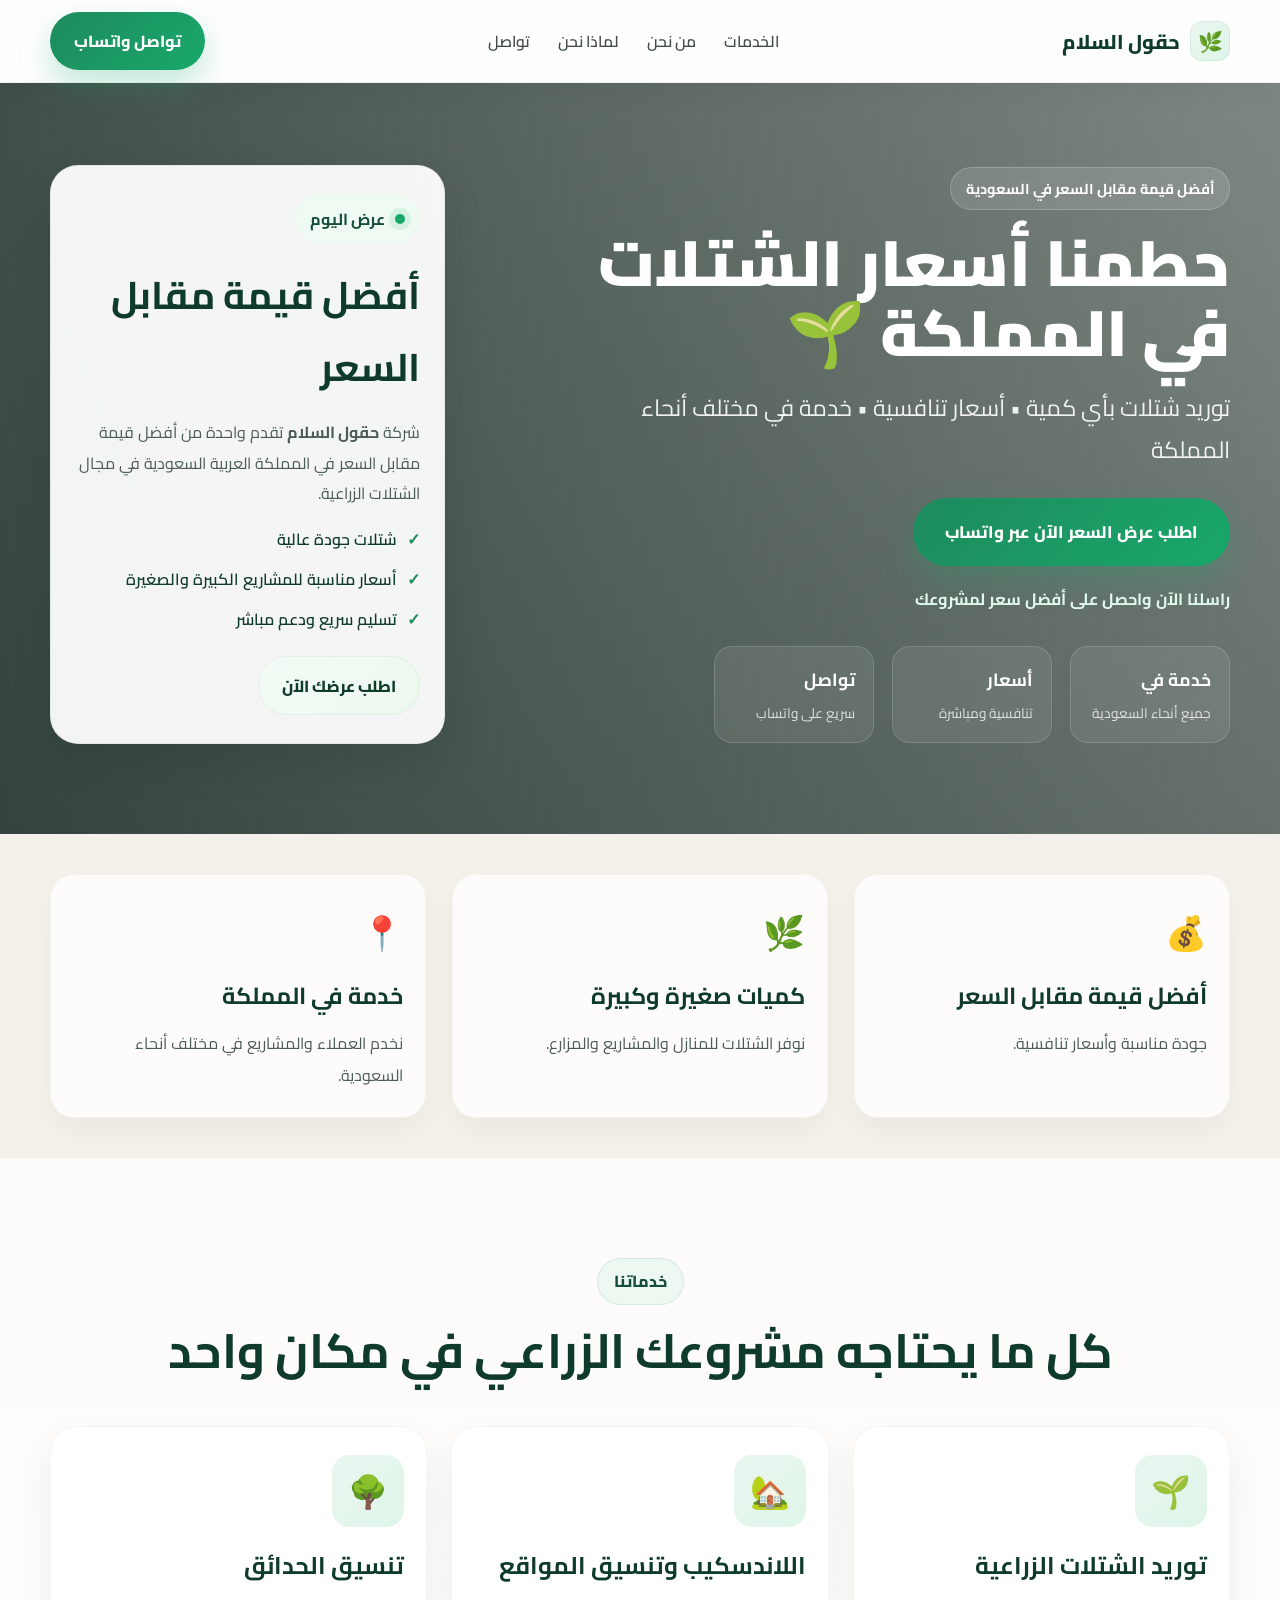
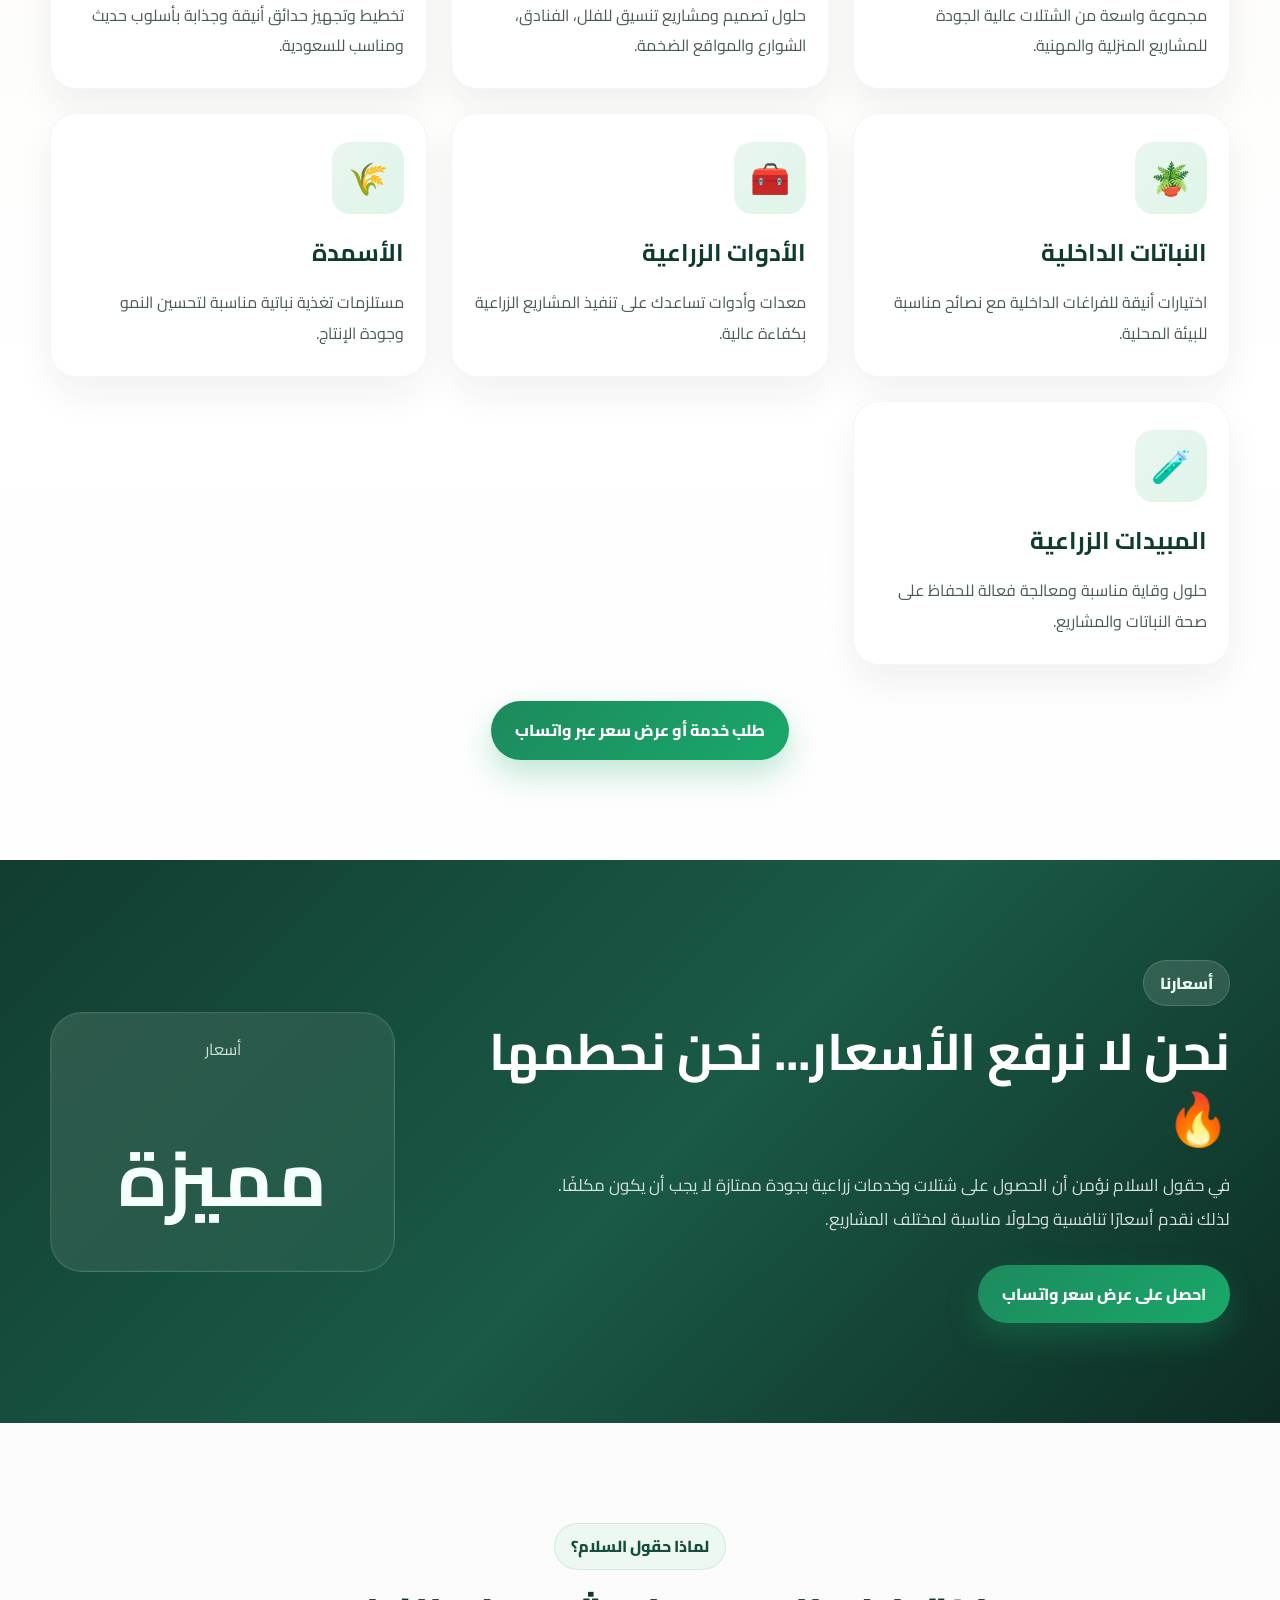
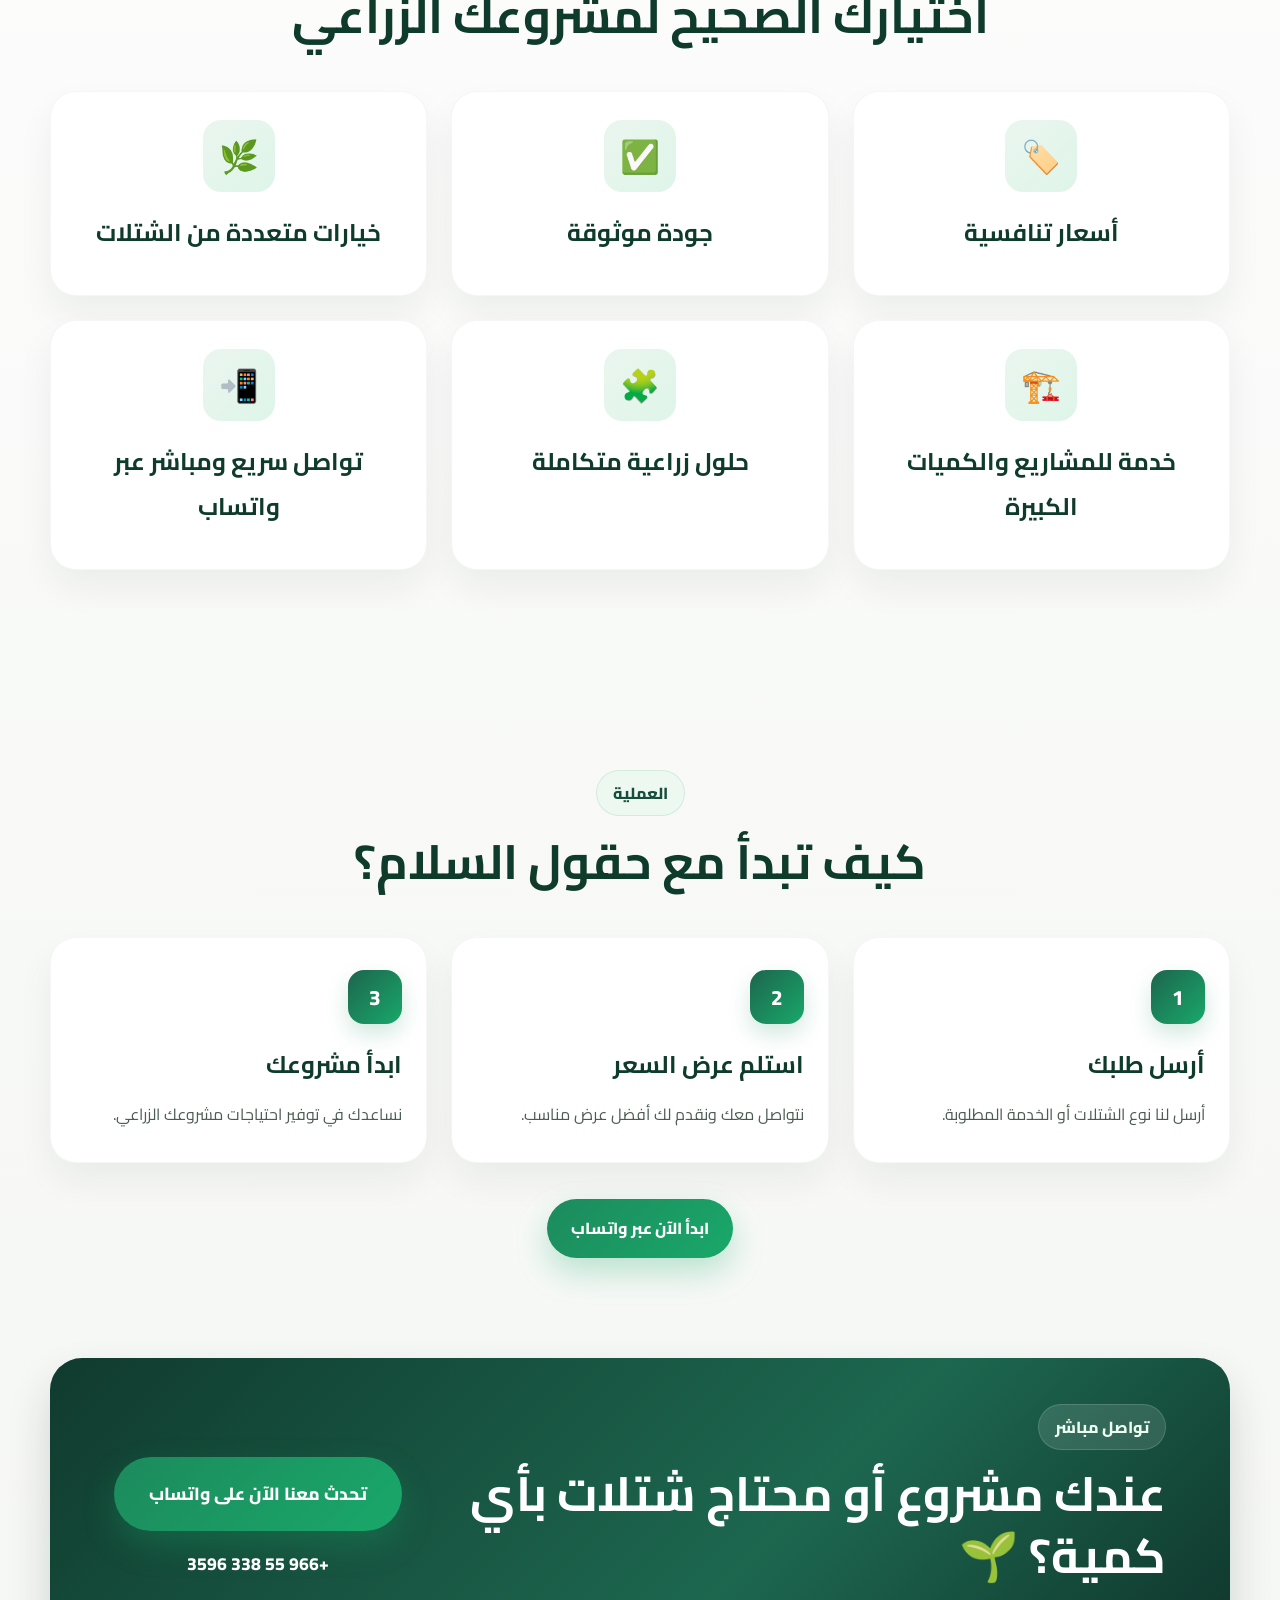
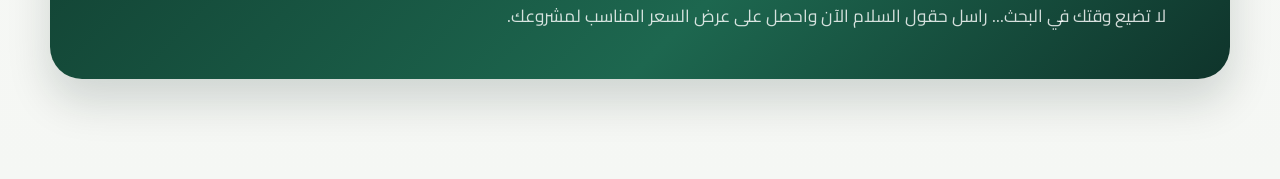
==== index.html @ 98062227 "Create Huqool Alsalam landing page" ====
<!DOCTYPE html>
<html lang="ar" dir="rtl">
  <head>
    <meta charset="UTF-8" />
    <meta http-equiv="X-UA-Compatible" content="IE=edge" />
    <meta name="viewport" content="width=device-width, initial-scale=1.0" />
    <title>حقول السلام | توريد الشتلات والأعمال الزراعية</title>
    <meta
      name="description"
      content="شركة حقول السلام تقدم أفضل قيمة مقابل السعر في توريد الشتلات، اللاندسكيب، الحدائق، الأدوات الزراعية، الأسمدة، المبيدات الزراعية والمنتجات الزراعية في المملكة العربية السعودية."
    />
    <link rel="preconnect" href="https://fonts.googleapis.com" />
    <link rel="preconnect" href="https://fonts.gstatic.com" crossorigin />
    <link
      href="https://fonts.googleapis.com/css2?family=Cairo:wght@400;500;600;700;800;900&display=swap"
      rel="stylesheet"
    />
    <link rel="stylesheet" href="styles.css" />
  </head>
  <body>
    <header class="site-header">
      <div class="container nav-wrap">
        <a href="#top" class="brand" aria-label="حقول السلام">
          <span class="brand-mark">🌿</span>
          <span class="brand-text">حقول السلام</span>
        </a>

        <nav class="nav" aria-label="التنقل الرئيسي">
          <a href="#services">الخدمات</a>
          <a href="#about">من نحن</a>
          <a href="#why-us">لماذا نحن</a>
          <a href="#contact">تواصل</a>
        </nav>

        <a
          class="btn btn-primary header-cta"
          href="https://wa.me/966553383596?text=%D8%A7%D9%84%D8%B3%D9%84%D8%A7%D9%85%20%D8%B9%D9%84%D9%8A%D9%83%D9%85%2C%20%D8%A3%D8%B1%D9%8A%D8%AF%20%D8%A7%D9%84%D8%A7%D8%B3%D8%AA%D9%81%D8%B3%D8%A7%D8%B1%20%D8%B9%D9%86%20%D8%A3%D8%B3%D8%B9%D8%A7%D8%B1%20%D8%A7%D9%84%D8%B4%D8%AA%D9%84%D8%A7%D8%AA%20%D9%88%D8%A7%D9%84%D8%AE%D8%AF%D9%85%D8%A7%D8%AA%20%D8%A7%D9%84%D8%B2%D8%B1%D8%A7%D8%B9%D9%8A%D8%A9"
          target="_blank"
          rel="noreferrer"
        >
          تواصل واتساب
        </a>
      </div>
    </header>

    <main id="top">
      <section class="hero">
        <div class="hero-overlay"></div>
        <div class="container hero-inner reveal">
          <div class="hero-content">
            <span class="eyebrow">أفضل قيمة مقابل السعر في السعودية</span>
            <h1>حطمنا أسعار الشتلات في المملكة 🌱</h1>
            <p class="subhead">
              توريد شتلات بأي كمية • أسعار تنافسية • خدمة في مختلف أنحاء المملكة
            </p>

            <div class="cta-group">
              <a
                class="btn btn-primary btn-lg"
                href="https://wa.me/966553383596?text=%D8%A7%D9%84%D8%B3%D9%84%D8%A7%D9%85%20%D8%B9%D9%84%D9%8A%D9%85%D9%85%20%D8%A3%D8%B1%D9%8A%D8%94%20%D8%A7%D9%84%D8%A7%D8%B3%D8%AA%D9%81%D8%B3%D8%A7%D8%B1%20%D8%B9%D9%86%20%D8%A3%D8%B3%D8%B9%D8%A7%D8%B1%20%D8%A7%D9%84%D8%B4%D8%AA%D9%84%D8%A7%D8%AA%20%D9%88%D8%A7%D9%84%D8%AE%D8%83%D8%A7%D8%85%D8%A7%D8%AA%20%D8%A7%D9%84%D8%B2%D8%B1%D8%A7%D8%B9%D9%8A%D8%A9"
                target="_blank"
                rel="noreferrer"
              >
                اطلب عرض السعر الآن عبر واتساب
              </a>
            </div>

            <p class="urgency">راسلنا الآن واحصل على أفضل سعر لمشروعك</p>

            <div class="mini-stats">
              <div>
                <strong>خدمة في</strong>
                <span>جميع أنحاء السعودية</span>
              </div>
              <div>
                <strong>أسعار</strong>
                <span>تنافسية ومباشرة</span>
              </div>
              <div>
                <strong>تواصل</strong>
                <span>سريع على واتساب</span>
              </div>
            </div>
          </div>

          <div class="hero-card reveal stagger">
            <div class="hero-card-header">
              <span class="status-dot"></span>
              <span>عرض اليوم</span>
            </div>
            <h2>أفضل قيمة مقابل السعر</h2>
            <p>
              شركة <strong>حقول السلام</strong> تقدم واحدة من أفضل قيمة مقابل السعر
              في المملكة العربية السعودية في مجال الشتلات الزراعية.
            </p>
            <ul>
              <li>شتلات جودة عالية</li>
              <li>أسعار مناسبة للمشاريع الكبيرة والصغيرة</li>
              <li>تسليم سريع ودعم مباشر</li>
            </ul>
            <a
              class="btn btn-secondary"
              href="https://wa.me/966553383596"
              target="_blank"
              rel="noreferrer"
            >
              اطلب عرضك الآن
            </a>
          </div>
        </div>
      </section>

      <section class="value-strip" id="about">
        <div class="container strip-grid reveal">
          <article class="value-item">
            <div class="icon">💰</div>
            <h3>أفضل قيمة مقابل السعر</h3>
            <p>جودة مناسبة وأسعار تنافسية.</p>
          </article>
          <article class="value-item">
            <div class="icon">🌿</div>
            <h3>كميات صغيرة وكبيرة</h3>
            <p>نوفر الشتلات للمنازل والمشاريع والمزارع.</p>
          </article>
          <article class="value-item">
            <div class="icon">📍</div>
            <h3>خدمة في المملكة</h3>
            <p>نخدم العملاء والمشاريع في مختلف أنحاء السعودية.</p>
          </article>
        </div>
      </section>

      <section class="services section-space" id="services">
        <div class="container">
          <div class="section-heading reveal">
            <span class="section-tag">خدماتنا</span>
            <h2>كل ما يحتاجه مشروعك الزراعي في مكان واحد</h2>
          </div>

          <div class="services-grid">
            <article class="service-card reveal">
              <div class="service-icon">🌱</div>
              <h3>توريد الشتلات الزراعية</h3>
              <p>مجموعة واسعة من الشتلات عالية الجودة للمشاريع المنزلية والمهنية.</p>
            </article>
            <article class="service-card reveal">
              <div class="service-icon">🏡</div>
              <h3>اللاندسكيب وتنسيق المواقع</h3>
              <p>حلول تصميم ومشاريع تنسيق للفلل، الفنادق، الشوارع والمواقع الضخمة.</p>
            </article>
            <article class="service-card reveal">
              <div class="service-icon">🌳</div>
              <h3>تنسيق الحدائق</h3>
              <p>تخطيط وتجهيز حدائق أنيقة وجذابة بأسلوب حديث ومناسب للسعودية.</p>
            </article>
            <article class="service-card reveal">
              <div class="service-icon">🪴</div>
              <h3>النباتات الداخلية</h3>
              <p>اختيارات أنيقة للفراغات الداخلية مع نصائح مناسبة للبيئة المحلية.</p>
            </article>
            <article class="service-card reveal">
              <div class="service-icon">🧰</div>
              <h3>الأدوات الزراعية</h3>
              <p>معدات وأدوات تساعدك على تنفيذ المشاريع الزراعية بكفاءة عالية.</p>
            </article>
            <article class="service-card reveal">
              <div class="service-icon">🌾</div>
              <h3>الأسمدة</h3>
              <p>مستلزمات تغذية نباتية مناسبة لتحسين النمو وجودة الإنتاج.</p>
            </article>
            <article class="service-card reveal">
              <div class="service-icon">🧪</div>
              <h3>المبيدات الزراعية</h3>
              <p>حلول وقاية مناسبة ومعالجة فعالة للحفاظ على صحة النباتات والمشاريع.</p>
            </article>
          </div>

          <div class="section-cta reveal">
            <a
              class="btn btn-primary"
              href="https://wa.me/966553383596?text=%D8%A7%D9%84%D8%B3%D9%84%D8%A7%D9%85%20%D8%B9%D9%84%D9%8A%D9%83%D9%85%2C%20%D8%A3%D8%B1%D9%8A%D8%94%20%D8%A7%D9%84%D8%A7%D8%B3%D8%AA%D9%81%D8%B3%D8%A7%D8%B1%20%D8%B9%D9%86%20%D8%A7%D9%84%D8%AE%D8%93%D9%85%D8%A7%D8%AA%20%D8%A7%D9%84%D8%B2%D8%B1%D8%A7%D8%B9%D9%8A%D8%A9"
              target="_blank"
              rel="noreferrer"
            >
              طلب خدمة أو عرض سعر عبر واتساب
            </a>
          </div>
        </div>
      </section>

      <section class="price-breaker section-space">
        <div class="container price-wrap reveal">
          <div class="price-copy">
            <span class="section-tag light">أسعارنا</span>
            <h2>نحن لا نرفع الأسعار... نحن نحطمها 🔥</h2>
            <p>
              في حقول السلام نؤمن أن الحصول على شتلات وخدمات زراعية بجودة ممتازة لا
              يجب أن يكون مكلفًا. لذلك نقدم أسعارًا تنافسية وحلولًا مناسبة لمختلف
              المشاريع.
            </p>
            <a
              class="btn btn-primary"
              href="https://wa.me/966553383596?text=%D8%A7%D9%84%D8%B3%D9%84%D8%A7%D9%85%20%D8%B9%D9%84%D9%8A%D9%83%D9%85%2C%20%D8%A3%D8%B1%D9%8A%D8%94%20%D8%A7%D9%84%D8%AD%D8%B5%D9%88%D9%84%20%D8%B9%D9%84%D9%8A%20%D8%B9%D8%B1%D8%B6%20%D8%B3%D8%B9%D8%B1%20%D9%84%D8%B4%D8%AA%D9%84%D8%A7%D8%86%20%D9%88%D8%A7%D9%84%D8%AE%D8%93%D8%A7%D8%86%D8%A7%D8%AA%20%D8%A7%D9%84%D8%B2%D8%B1%D8%A7%D8%B9%D9%8A%D8%A9"
              target="_blank"
              rel="noreferrer"
            >
              احصل على عرض سعر واتساب
            </a>
          </div>
          <div class="price-badge">
            <span>أسعار</span>
            <strong>مميزة</strong>
          </div>
        </div>
      </section>

      <section class="why-us section-space" id="why-us">
        <div class="container">
          <div class="section-heading reveal">
            <span class="section-tag">لماذا حقول السلام؟</span>
            <h2>اختيارك الصحيح لمشروعك الزراعي</h2>
          </div>

          <div class="why-grid">
            <article class="feature-card reveal">
              <div class="feature-icon">🏷️</div>
              <h3>أسعار تنافسية</h3>
            </article>
            <article class="feature-card reveal">
              <div class="feature-icon">✅</div>
              <h3>جودة موثوقة</h3>
            </article>
            <article class="feature-card reveal">
              <div class="feature-icon">🌿</div>
              <h3>خيارات متعددة من الشتلات</h3>
            </article>
            <article class="feature-card reveal">
              <div class="feature-icon">🏗️</div>
              <h3>خدمة للمشاريع والكميات الكبيرة</h3>
            </article>
            <article class="feature-card reveal">
              <div class="feature-icon">🧩</div>
              <h3>حلول زراعية متكاملة</h3>
            </article>
            <article class="feature-card reveal">
              <div class="feature-icon">📲</div>
              <h3>تواصل سريع ومباشر عبر واتساب</h3>
            </article>
          </div>
        </div>
      </section>

      <section class="process section-space">
        <div class="container">
          <div class="section-heading reveal">
            <span class="section-tag">العملية</span>
            <h2>كيف تبدأ مع حقول السلام؟</h2>
          </div>

          <div class="process-grid">
            <article class="process-step reveal">
              <span class="step-number">1</span>
              <h3>أرسل طلبك</h3>
              <p>أرسل لنا نوع الشتلات أو الخدمة المطلوبة.</p>
            </article>
            <article class="process-step reveal">
              <span class="step-number">2</span>
              <h3>استلم عرض السعر</h3>
              <p>نتواصل معك ونقدم لك أفضل عرض مناسب.</p>
            </article>
            <article class="process-step reveal">
              <span class="step-number">3</span>
              <h3>ابدأ مشروعك</h3>
              <p>نساعدك في توفير احتياجات مشروعك الزراعي.</p>
            </article>
          </div>

          <div class="section-cta reveal">
            <a
              class="btn btn-primary"
              href="https://wa.me/966553383596"
              target="_blank"
              rel="noreferrer"
            >
              ابدأ الآن عبر واتساب
            </a>
          </div>
        </div>
      </section>

      <section class="final-cta section-space" id="contact">
        <div class="container final-cta-box reveal">
          <div class="final-copy">
            <span class="section-tag light">تواصل مباشر</span>
            <h2>عندك مشروع أو محتاج شتلات بأي كمية؟ 🌱</h2>
            <p>
              لا تضيع وقتك في البحث... راسل حقول السلام الآن واحصل على عرض السعر
              المناسب لمشروعك.
            </p>
          </div>

          <div class="final-actions">
            <a
              class="btn btn-primary btn-xl"
              href="https://wa.me/966553383596?text=%D8%A7%D9%84%D8%B3%D9%84%D8%A7%D9%85%20%D8%B9%D9%84%D9%8A%D9%83%D9%85%D8%8C%20%D8%A3%D8%B1%D9%8A%D8%94%20%D8%A7%D9%84%D8%B9%D8%B1%D8%B6%20%D8%A7%D9%84%D9%85%20%D9%84%D9%8A%20%D8%B3%D9%88%D9%81%D8%81%20%D9%84%D9%88%D8%8C%20%D9%85%D8%AA%D9%88%D8%A7%D9%86%D8%B3%20%D8%A7%D9%84%D8%B4%D8%AA%D9%84%D8%A7%D8%86%20%D9%88%D8%A7%D9%84%D8%AE%D8%80%D8%A7%D8%8A%D8%A7%D8%86%20%D8%A7%D9%84%D8%B2%D8%B1%D8%A7%D8%B9%D9%8A%D8%A9"
              target="_blank"
              rel="noreferrer"
            >
              تحدث معنا الآن على واتساب
            </a>
            <a class="phone-link" href="tel:+966553383596">+966 55 338 3596</a>
          </div>
        </div>
      </section>
    </main>

    <div class="mobile-cta">
      <a
        href="https://wa.me/966553383596?text=%D8%A7%D9%84%D8%B3%D9%84%D8%A7%D9%85%20%D8%B9%D9%84%D9%8A%D9%83%D9%85%2C%20%D8%A3%D8%B1%D9%8A%D8%94%20%D8%A7%D9%84%D8%B9%D8%B1%D8%B6%20%D8%A7%D9%84%D8%B3%D8%B9%D8%B1%20%D8%A7%D9%84%D8%B4%D8%AA%D9%84%D8%A7%D8%86%20%D9%88%D8%A7%D9%84%D8%AE%D8%AF%D8%A7%D8%87%D8%A7%D8%AA%20%D8%A7%D9%84%D8%B2%D8%B1%D8%A7%D8%B9%D9%8A%D8%A9"
        target="_blank"
        rel="noreferrer"
      >
        اطلب عرض السعر الآن عبر واتساب
      </a>
    </div>

    <script src="script.js"></script>
  </body>
</html>
---- styles.css ----
:root {
  --green-900: #0f3b2d;
  --green-800: #174d3d;
  --green-700: #1d654d;
  --green-600: #1d8a5d;
  --green-500: #19a86a;
  --green-100: #eaf6ef;
  --beige-100: #f8f3ea;
  --beige-200: #efe1c4;
  --cream: #fffdf8;
  --dark: #112017;
  --muted: #4b5c52;
  --white: #ffffff;
  --shadow: 0 18px 40px rgba(11, 35, 27, 0.12);
  --radius: 24px;
}

* {
  box-sizing: border-box;
}

html {
  scroll-behavior: smooth;
}

body {
  margin: 0;
  font-family: "Cairo", sans-serif;
  background: linear-gradient(180deg, #f8f5ef 0%, #fff 40%, #f5f7f4 100%);
  color: var(--dark);
  direction: rtl;
  text-align: right;
}

a {
  text-decoration: none;
}

img {
  max-width: 100%;
  display: block;
}

.container {
  width: min(1180px, calc(100% - 32px));
  margin: 0 auto;
}

.section-space {
  padding: 100px 0;
}

.site-header {
  position: sticky;
  top: 0;
  z-index: 2000;
  backdrop-filter: blur(14px);
  background: rgba(255, 255, 255, 0.9);
  border-bottom: 1px solid rgba(18, 32, 23, 0.06);
  box-shadow: 0 10px 24px rgba(12, 32, 20, 0.04);
}

.nav-wrap {
  display: flex;
  align-items: center;
  justify-content: space-between;
  height: 82px;
  gap: 20px;
}

.brand {
  display: inline-flex;
  align-items: center;
  gap: 10px;
  color: var(--green-900);
  font-weight: 800;
  font-size: 1.25rem;
}

.brand-mark {
  width: 40px;
  height: 40px;
  display: grid;
  place-items: center;
  border-radius: 12px;
  background: linear-gradient(135deg, var(--green-100), #dff5e9);
  box-shadow: inset 0 0 0 1px rgba(29, 101, 77, 0.08);
}

.nav {
  display: flex;
  align-items: center;
  gap: 28px;
}

.nav a {
  color: var(--dark);
  font-weight: 600;
  font-size: 0.98rem;
  opacity: 0.8;
  transition: opacity 0.25s ease;
}

.nav a:hover {
  opacity: 1;
}

.btn {
  display: inline-flex;
  align-items: center;
  justify-content: center;
  padding: 0.9rem 1.5rem;
  border-radius: 999px;
  font-weight: 800;
  transition: transform 0.25s ease, box-shadow 0.25s ease;
  border: none;
  cursor: pointer;
  white-space: nowrap;
}

.btn:hover {
  transform: translateY(-1px);
}

.btn-primary {
  color: var(--white);
  background: linear-gradient(135deg, var(--green-600), var(--green-500));
  box-shadow: 0 14px 32px rgba(25, 168, 106, 0.28);
}

.btn-secondary {
  color: var(--green-900);
  background: linear-gradient(135deg, #f4fbf6, #edf8ee);
  box-shadow: inset 0 0 0 1px rgba(31, 122, 84, 0.08);
}

.btn-lg {
  padding: 1.1rem 2rem;
  font-size: 1.05rem;
}

.btn-xl {
  padding: 1.3rem 2.2rem;
  font-size: 1.1rem;
}

.hero {
  position: relative;
  min-height: 700px;
  display: flex;
  align-items: center;
  background:
    linear-gradient(90deg, rgba(7, 28, 22, 0.7), rgba(7, 28, 22, 0.38)),
    url("https://images.unsplash.com/photo-1466692476868-aef1dfb1e735?auto=format&fit=crop&w=1600&q=80") center/cover no-repeat;
}

.hero-overlay {
  position: absolute;
  inset: 0;
  background: linear-gradient(180deg, rgba(8, 25, 19, 0.2), rgba(8, 25, 19, 0.38));
}

.hero-inner {
  position: relative;
  z-index: 1;
  display: grid;
  grid-template-columns: 1.3fr 0.7fr;
  align-items: center;
  gap: 52px;
  width: min(1180px, calc(100% - 32px));
  padding: 82px 0 90px;
}

.hero-content {
  color: var(--white);
  max-width: 660px;
}

.eyebrow {
  display: inline-block;
  padding: 0.45rem 0.9rem;
  border-radius: 999px;
  background: rgba(255, 255, 255, 0.12);
  border: 1px solid rgba(255, 255, 255, 0.2);
  font-weight: 700;
  font-size: 0.9rem;
  margin-bottom: 18px;
}

.hero h1 {
  font-size: clamp(2.5rem, 5vw, 5rem);
  line-height: 1.1;
  margin: 0 0 18px;
  font-weight: 900;
}

.subhead {
  margin: 0;
  font-size: clamp(1.1rem, 2vw, 1.45rem);
  color: rgba(255, 255, 255, 0.9);
  line-height: 1.8;
}

.cta-group {
  display: flex;
  align-items: center;
  gap: 16px;
  margin-top: 28px;
  flex-wrap: wrap;
}

.urgency {
  margin: 18px 0 0;
  color: #dff9eb;
  font-weight: 700;
  font-size: 1.02rem;
}

.mini-stats {
  margin-top: 32px;
  display: flex;
  flex-wrap: wrap;
  gap: 18px;
}

.mini-stats div {
  min-width: 160px;
  padding: 1rem 1.1rem;
  background: rgba(255, 255, 255, 0.08);
  border: 1px solid rgba(255, 255, 255, 0.14);
  border-radius: 18px;
}

.mini-stats strong,
.mini-stats span {
  display: block;
}

.mini-stats strong {
  font-size: 1.1rem;
  margin-bottom: 4px;
}

.mini-stats span {
  font-size: 0.85rem;
  color: rgba(255, 255, 255, 0.8);
}

.hero-card {
  background: rgba(255, 255, 255, 0.94);
  border-radius: 28px;
  box-shadow: var(--shadow);
  padding: 28px 24px;
  color: var(--dark);
  border: 1px solid rgba(17, 32, 23, 0.06);
}

.hero-card-header {
  display: inline-flex;
  align-items: center;
  gap: 10px;
  background: #eefaf2;
  color: var(--green-800);
  border-radius: 999px;
  padding: 0.6rem 0.9rem;
  font-weight: 700;
  margin-bottom: 16px;
}

.status-dot {
  width: 10px;
  height: 10px;
  border-radius: 50%;
  background: var(--green-500);
  box-shadow: 0 0 0 6px rgba(25, 168, 106, 0.12);
}

.hero-card h2 {
  margin: 0;
  font-size: clamp(1.8rem, 3vw, 2.6rem);
  color: var(--green-900);
}

.hero-card p {
  font-size: 1rem;
  line-height: 1.9;
  color: var(--muted);
  margin: 14px 0 16px;
}

.hero-card ul {
  list-style: none;
  padding: 0;
  margin: 0 0 22px;
  display: grid;
  gap: 10px;
  color: var(--green-900);
  font-weight: 600;
}

.hero-card ul li::before {
  content: "✓";
  display: inline-block;
  margin-left: 10px;
  color: var(--green-600);
  font-weight: 900;
}

.value-strip {
  background: #f4f1ea;
  padding: 40px 0;
}

.strip-grid {
  display: grid;
  grid-template-columns: repeat(3, minmax(0, 1fr));
  gap: 26px;
}

.value-item {
  background: rgba(255, 255, 255, 0.8);
  border-radius: 24px;
  padding: 26px 22px;
  border: 1px solid rgba(17, 32, 23, 0.04);
  box-shadow: 0 14px 28px rgba(10, 36, 27, 0.04);
}

.icon {
  font-size: 2.1rem;
  margin-bottom: 10px;
}

.value-item h3 {
  margin: 0 0 10px;
  font-size: 1.45rem;
  color: var(--green-900);
}

.value-item p {
  margin: 0;
  color: var(--muted);
  line-height: 2;
}

.section-heading {
  text-align: center;
  margin-bottom: 42px;
}

.section-tag {
  display: inline-block;
  background: #edf8f1;
  color: var(--green-800);
  border: 1px solid rgba(29, 138, 93, 0.12);
  border-radius: 999px;
  padding: 0.45rem 1rem;
  font-weight: 800;
  margin-bottom: 12px;
}

.section-tag.light {
  background: rgba(255, 255, 255, 0.12);
  color: #ebfff3;
  border-color: rgba(255, 255, 255, 0.15);
}

.section-heading h2 {
  margin: 0;
  font-size: clamp(2rem, 4vw, 3rem);
  color: var(--green-900);
  line-height: 1.4;
}

.services-grid {
  display: grid;
  grid-template-columns: repeat(3, minmax(0, 1fr));
  gap: 24px;
}

.service-card,
.feature-card,
.process-step {
  background: var(--white);
  border-radius: 26px;
  box-shadow: 0 18px 36px rgba(12, 32, 20, 0.06);
  border: 1px solid rgba(17, 32, 23, 0.04);
}

.service-card {
  padding: 28px 22px;
}

.service-icon,
.feature-icon {
  width: 72px;
  height: 72px;
  display: grid;
  place-items: center;
  font-size: 2rem;
  border-radius: 18px;
  background: linear-gradient(135deg, var(--green-100), #dff5e9);
  margin-bottom: 16px;
}

.service-card h3,
.feature-card h3,
.process-step h3 {
  margin: 0 0 12px;
  color: var(--green-900);
  font-size: 1.5rem;
}

.service-card p,
.process-step p {
  color: var(--muted);
  line-height: 1.9;
  margin: 0;
  font-size: 1rem;
}

.section-cta {
  margin-top: 36px;
  text-align: center;
}

.price-breaker {
  background: linear-gradient(135deg, #113d30, #1a5a46 52%, #0d2c24);
  color: var(--white);
}

.price-wrap {
  display: grid;
  grid-template-columns: 1.4fr 0.6fr;
  align-items: center;
  gap: 30px;
}

.price-copy p {
  color: rgba(255, 255, 255, 0.82);
  max-width: 700px;
  line-height: 2;
  font-size: 1.05rem;
  margin: 18px 0 28px;
}

.price-copy h2 {
  margin: 0;
  color: var(--white);
  font-size: clamp(2.2rem, 4vw, 3.5rem);
  line-height: 1.3;
}

.price-badge {
  display: grid;
  place-items: center;
  min-height: 260px;
  border-radius: 32px;
  background: linear-gradient(135deg, rgba(255,255,255,0.12), rgba(255,255,255,0.04));
  border: 1px solid rgba(255,255,255,0.12);
  box-shadow: inset 0 0 0 1px rgba(255,255,255,0.04);
  text-align: center;
}

.price-badge span,
.price-badge strong {
  display: block;
}

.price-badge span {
  font-size: 1rem;
  color: rgba(255, 255, 255, 0.8);
}

.price-badge strong {
  font-size: clamp(2.8rem, 6vw, 5rem);
  color: #f5fffb;
}

.why-grid {
  display: grid;
  grid-template-columns: repeat(3, minmax(0, 1fr));
  gap: 24px;
}

.feature-card {
  padding: 28px 22px;
  text-align: center;
}

.feature-card .feature-icon {
  margin: 0 auto 18px;
}

.process-grid {
  display: grid;
  grid-template-columns: repeat(3, minmax(0, 1fr));
  gap: 24px;
}

.process-step {
  padding: 32px 24px;
  position: relative;
}

.step-number {
  display: grid;
  place-items: center;
  width: 54px;
  height: 54px;
  border-radius: 16px;
  color: var(--white);
  background: linear-gradient(135deg, var(--green-700), var(--green-500));
  font-weight: 800;
  font-size: 1.3rem;
  margin-bottom: 18px;
  box-shadow: 0 10px 22px rgba(29, 138, 93, 0.2);
}

.final-cta {
  padding-top: 0;
}

.final-cta-box {
  background: linear-gradient(135deg, #103b2e, #1d674f 60%, #0f342b);
  color: var(--white);
  border-radius: 32px;
  padding: 46px 5vw;
  display: flex;
  align-items: center;
  justify-content: space-between;
  gap: 28px;
  box-shadow: 0 22px 44px rgba(8, 33, 25, 0.16);
}

.final-copy {
  flex: 1;
}

.final-copy h2 {
  margin: 0 0 12px;
  font-size: clamp(2.1rem, 4vw, 3rem);
  line-height: 1.3;
}

.final-copy p {
  margin: 0;
  line-height: 2;
  color: rgba(255, 255, 255, 0.82);
  font-size: 1.08rem;
}

.final-actions {
  display: flex;
  flex-direction: column;
  align-items: center;
  gap: 16px;
}

.phone-link {
  color: var(--white);
  font-weight: 800;
  font-size: 1.1rem;
}

.mobile-cta {
  position: fixed;
  left: 12px;
  right: 12px;
  bottom: 12px;
  z-index: 3000;
  display: none;
}

.mobile-cta a {
  display: flex;
  align-items: center;
  justify-content: center;
  min-height: 60px;
  padding: 0 1.1rem;
  border-radius: 18px;
  background: linear-gradient(135deg, #19a86a, #0f8c4d);
  color: var(--white);
  font-weight: 800;
  box-shadow: 0 18px 30px rgba(25, 168, 106, 0.33);
}

.reveal {
  opacity: 0;
  transform: translateY(20px);
  transition: opacity 0.7s ease, transform 0.7s ease;
}

.reveal.visible {
  opacity: 1;
  transform: translateY(0);
}

@media (max-width: 980px) {
  .hero-inner,
  .price-wrap,
  .final-cta-box,
  .services-grid,
  .why-grid,
  .process-grid,
  .strip-grid {
    grid-template-columns: 1fr;
  }

  .hero-inner,
  .price-wrap,
  .final-cta-box {
    display: grid;
  }

  .hero-inner {
    padding-top: 64px;
  }

  .nav {
    display: none;
  }

  .brand-text {
    font-size: 1.12rem;
  }

  .section-space {
    padding: 80px 0;
  }
}

@media (max-width: 640px) {
  .site-header {
    position: sticky;
  }

  .nav-wrap {
    height: 72px;
    gap: 12px;
  }

  .header-cta {
    padding: 0.72rem 1rem;
    font-size: 0.9rem;
  }

  .hero {
    min-height: 640px;
  }

  .hero-inner {
    gap: 28px;
    padding: 46px 0 64px;
  }

  .hero-card {
    padding: 20px 18px;
  }

  .mini-stats {
    display: grid;
    gap: 12px;
  }

  .button-group,
  .cta-group {
    width: 100%;
  }

  .btn,
  .btn-lg,
  .btn-xl {
    width: 100%;
  }

  .mobile-cta {
    display: block;
  }

  .final-cta-box {
    padding: 28px 20px;
  }

  .final-actions {
    width: 100%;
  }

  .site-header .header-cta {
    display: inline-flex;
  }
}
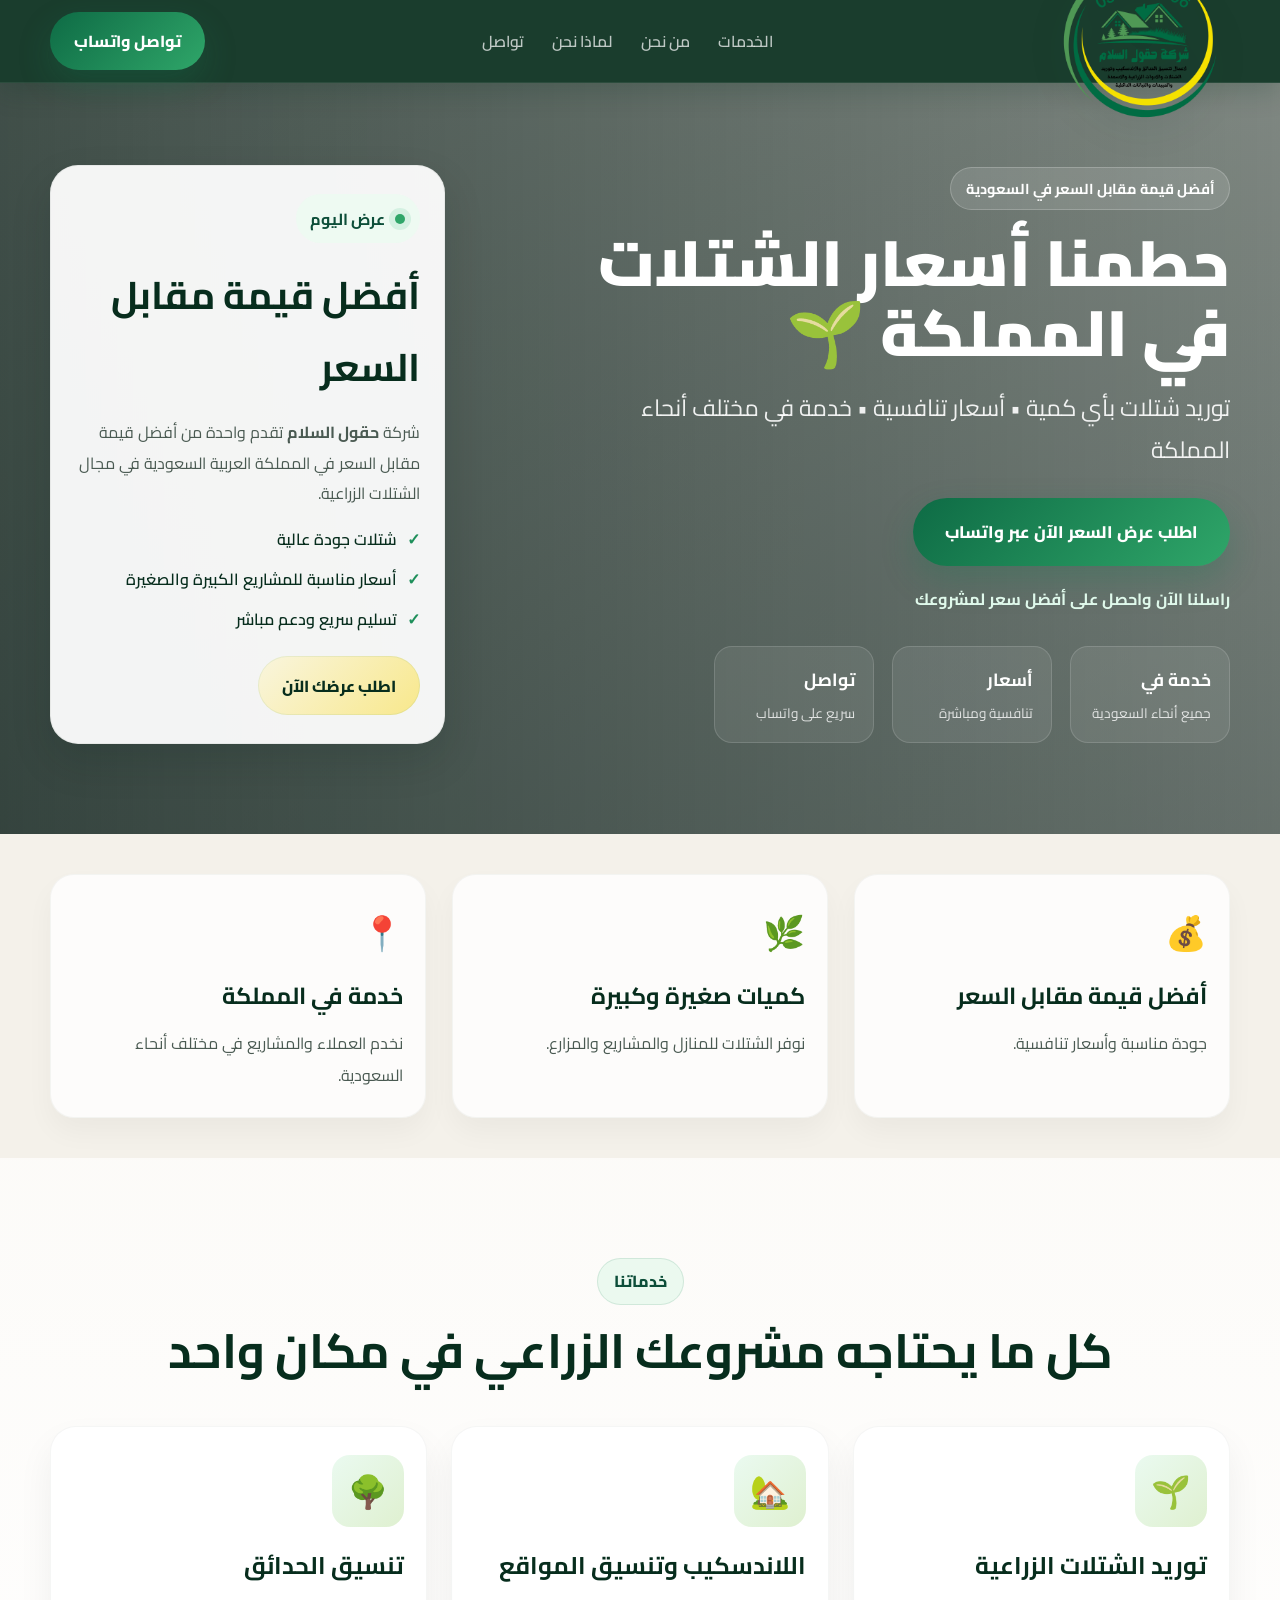
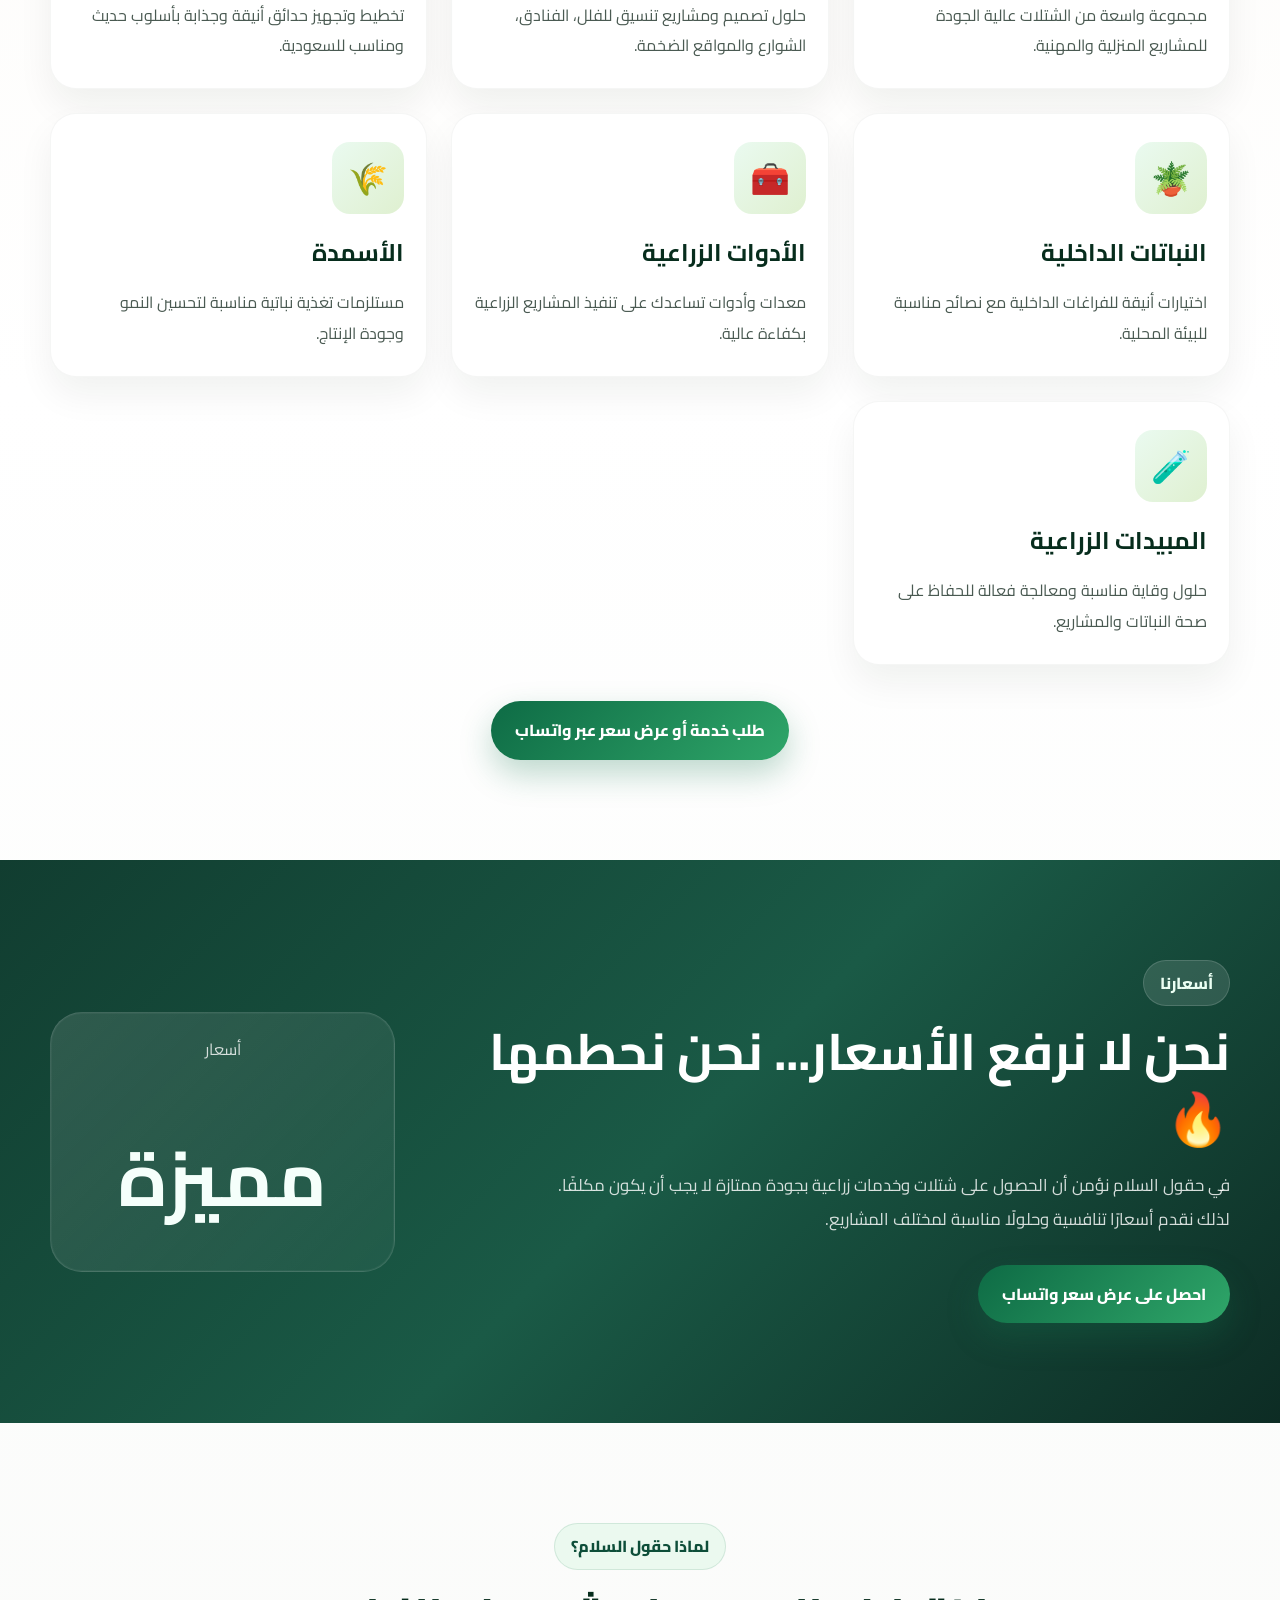
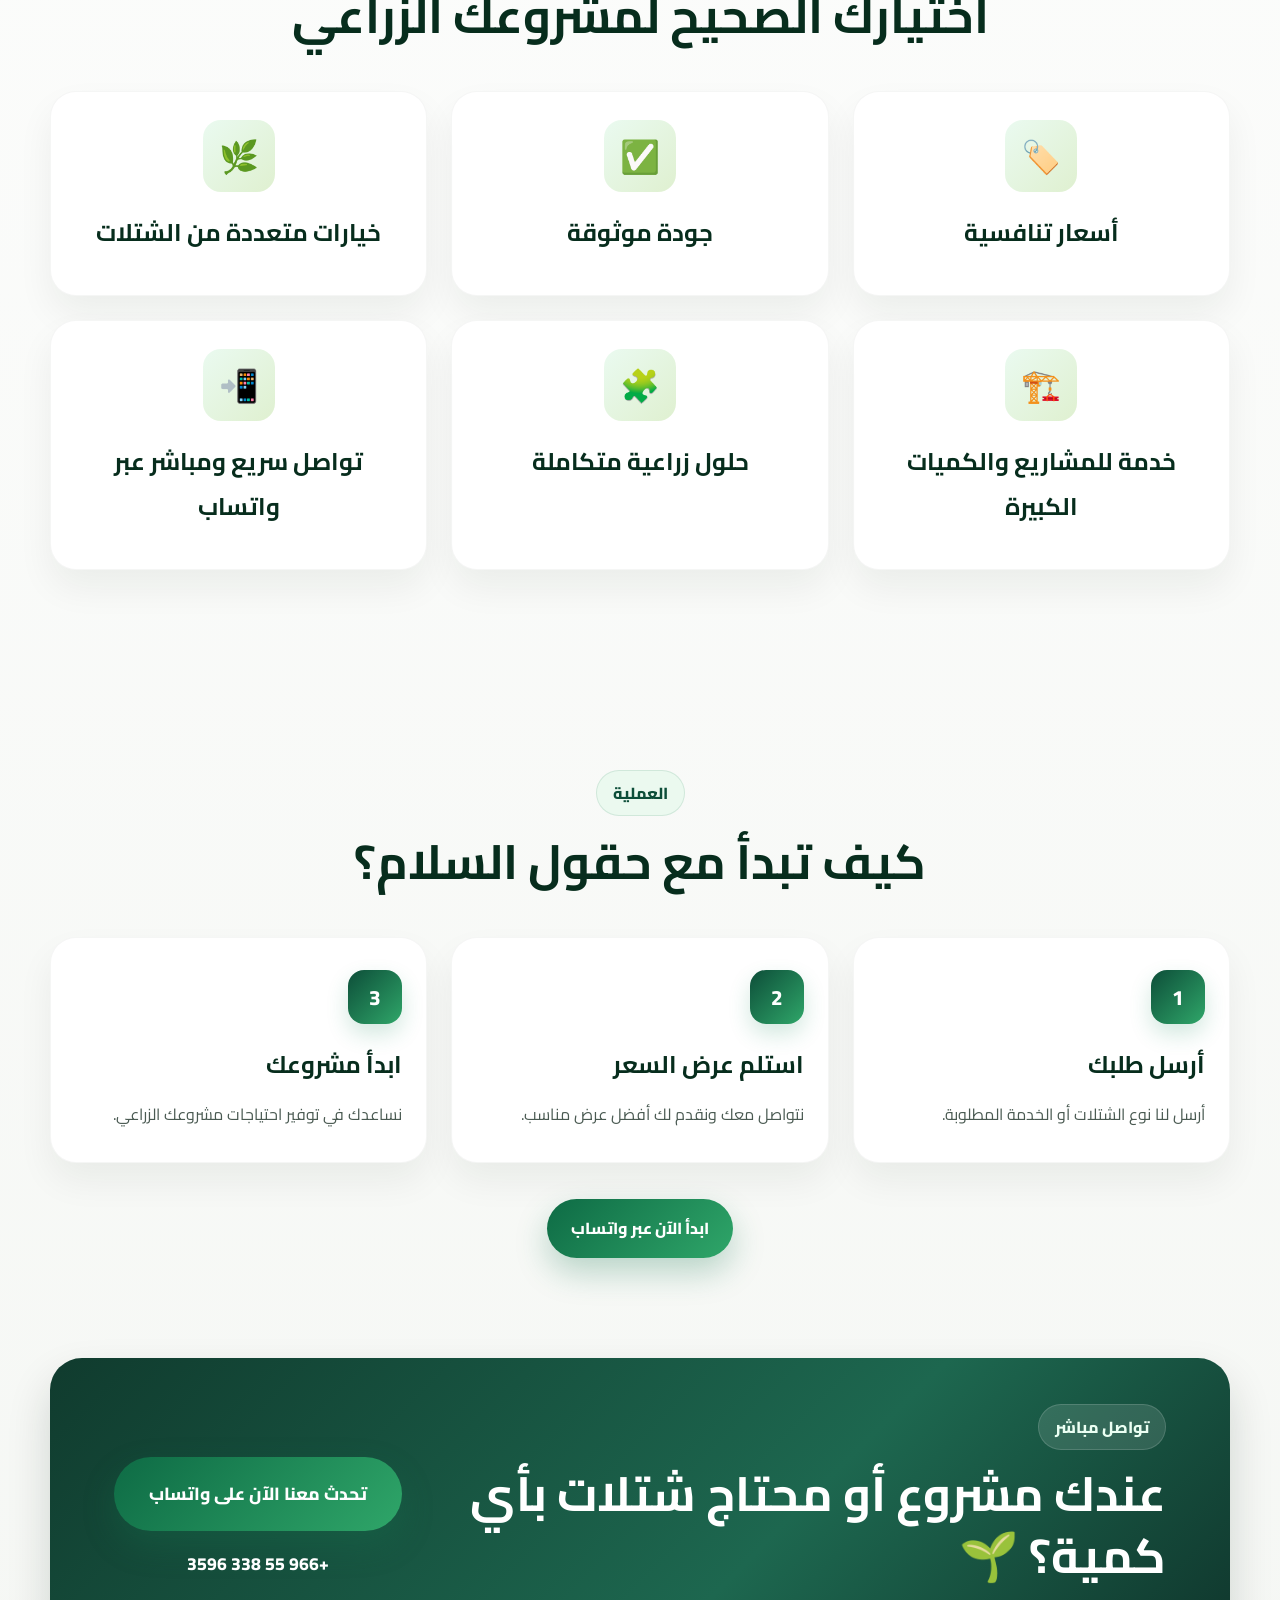
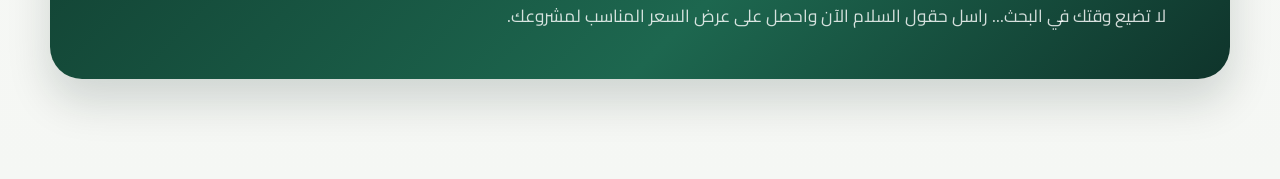
==== commit 4509c312: "Align logo and color palette to brand" ====
--- a/index.html
+++ b/index.html
@@ -21,8 +21,7 @@
     <header class="site-header">
       <div class="container nav-wrap">
         <a href="#top" class="brand" aria-label="حقول السلام">
-          <span class="brand-mark">🌿</span>
-          <span class="brand-text">حقول السلام</span>
+          <img src="logo.png" alt="حقول السلام" class="brand-logo" />
         </a>
 
         <nav class="nav" aria-label="التنقل الرئيسي">
--- a/styles.css
+++ b/styles.css
@@ -1,17 +1,19 @@
 :root {
-  --green-900: #0f3b2d;
-  --green-800: #174d3d;
-  --green-700: #1d654d;
-  --green-600: #1d8a5d;
-  --green-500: #19a86a;
-  --green-100: #eaf6ef;
-  --beige-100: #f8f3ea;
-  --beige-200: #efe1c4;
+  --green-900: #072d1d;
+  --green-800: #0d4e39;
+  --green-700: #0e6b45;
+  --green-600: #1e8f5a;
+  --green-500: #2fa669;
+  --green-100: #eaf8ef;
+  --gold-500: #e6d04d;
+  --gold-400: #f0dd6c;
+  --beige-100: #f8f4eb;
+  --beige-200: #efe6cf;
   --cream: #fffdf8;
-  --dark: #112017;
-  --muted: #4b5c52;
+  --dark: #0b1d17;
+  --muted: #4a5a52;
   --white: #ffffff;
-  --shadow: 0 18px 40px rgba(11, 35, 27, 0.12);
+  --shadow: 0 18px 40px rgba(9, 31, 22, 0.14);
   --radius: 24px;
 }
 
@@ -55,9 +57,9 @@
   top: 0;
   z-index: 2000;
   backdrop-filter: blur(14px);
-  background: rgba(255, 255, 255, 0.9);
-  border-bottom: 1px solid rgba(18, 32, 23, 0.06);
-  box-shadow: 0 10px 24px rgba(12, 32, 20, 0.04);
+  background: rgba(7, 45, 29, 0.92);
+  border-bottom: 1px solid rgba(255, 255, 255, 0.08);
+  box-shadow: 0 10px 24px rgba(7, 45, 29, 0.18);
 }
 
 .nav-wrap {
@@ -71,20 +73,15 @@
 .brand {
   display: inline-flex;
   align-items: center;
-  gap: 10px;
-  color: var(--green-900);
-  font-weight: 800;
-  font-size: 1.25rem;
-}
-
-.brand-mark {
-  width: 40px;
-  height: 40px;
-  display: grid;
-  place-items: center;
-  border-radius: 12px;
-  background: linear-gradient(135deg, var(--green-100), #dff5e9);
-  box-shadow: inset 0 0 0 1px rgba(29, 101, 77, 0.08);
+  justify-content: center;
+  min-width: 150px;
+}
+
+.brand-logo {
+  display: block;
+  width: 180px;
+  height: auto;
+  filter: drop-shadow(0 8px 18px rgba(7, 45, 29, 0.12));
 }
 
 .nav {
@@ -94,10 +91,10 @@
 }
 
 .nav a {
-  color: var(--dark);
+  color: rgba(255, 255, 255, 0.8);
   font-weight: 600;
   font-size: 0.98rem;
-  opacity: 0.8;
+  opacity: 0.9;
   transition: opacity 0.25s ease;
 }
 
@@ -124,13 +121,13 @@
 
 .btn-primary {
   color: var(--white);
-  background: linear-gradient(135deg, var(--green-600), var(--green-500));
-  box-shadow: 0 14px 32px rgba(25, 168, 106, 0.28);
+  background: linear-gradient(135deg, var(--green-700), var(--green-500));
+  box-shadow: 0 14px 32px rgba(22, 119, 78, 0.28);
 }
 
 .btn-secondary {
   color: var(--green-900);
-  background: linear-gradient(135deg, #f4fbf6, #edf8ee);
+  background: linear-gradient(135deg, #f9f5de, #f8e88b);
   box-shadow: inset 0 0 0 1px rgba(31, 122, 84, 0.08);
 }
 
@@ -349,9 +346,9 @@
 
 .section-tag {
   display: inline-block;
-  background: #edf8f1;
+  background: #ebf9ef;
   color: var(--green-800);
-  border: 1px solid rgba(29, 138, 93, 0.12);
+  border: 1px solid rgba(14, 107, 69, 0.12);
   border-radius: 999px;
   padding: 0.45rem 1rem;
   font-weight: 800;
@@ -398,7 +395,7 @@
   place-items: center;
   font-size: 2rem;
   border-radius: 18px;
-  background: linear-gradient(135deg, var(--green-100), #dff5e9);
+  background: linear-gradient(135deg, #eafaf0, #dff0d0);
   margin-bottom: 16px;
 }
 
@@ -509,7 +506,7 @@
   height: 54px;
   border-radius: 16px;
   color: var(--white);
-  background: linear-gradient(135deg, var(--green-700), var(--green-500));
+  background: linear-gradient(135deg, var(--green-800), var(--green-500));
   font-weight: 800;
   font-size: 1.3rem;
   margin-bottom: 18px;
@@ -578,10 +575,10 @@
   min-height: 60px;
   padding: 0 1.1rem;
   border-radius: 18px;
-  background: linear-gradient(135deg, #19a86a, #0f8c4d);
+  background: linear-gradient(135deg, var(--green-500), var(--green-700));
   color: var(--white);
   font-weight: 800;
-  box-shadow: 0 18px 30px rgba(25, 168, 106, 0.33);
+  box-shadow: 0 18px 30px rgba(22, 119, 78, 0.33);
 }
 
 .reveal {
